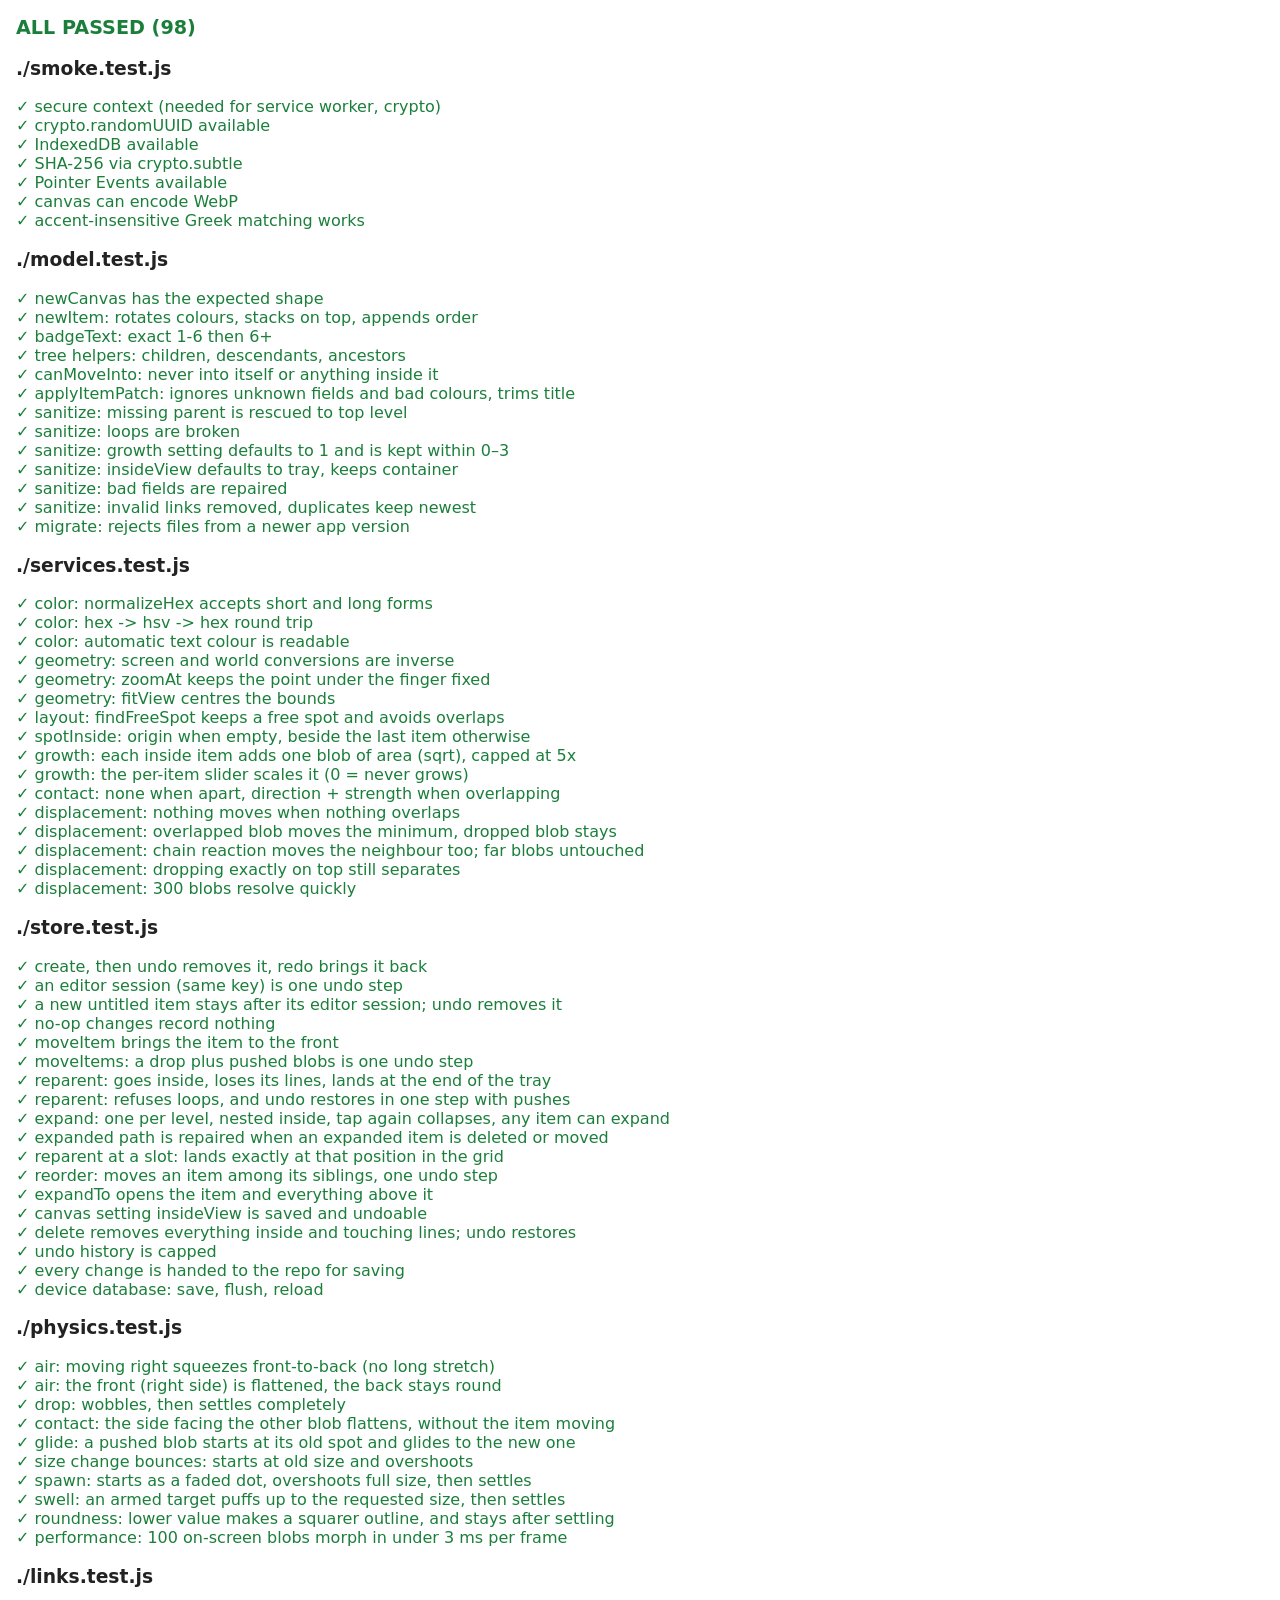
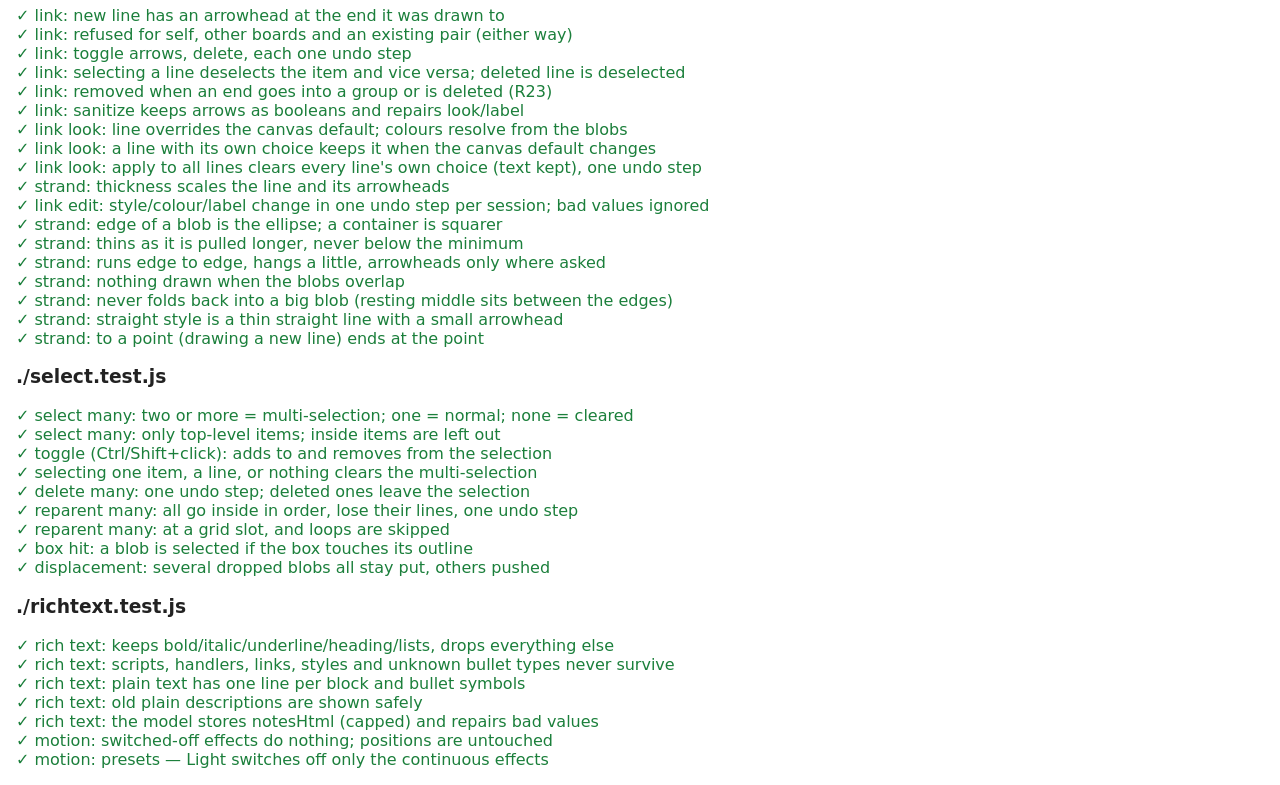
==== tests/index.html @ 7c315533 "Styled descriptions (toolbar, bullets + bullet type); Motion tab with per-effect switches (device), " ====
<!doctype html>
<html lang="en">
<head>
  <meta charset="utf-8">
  <meta name="viewport" content="width=device-width, initial-scale=1">
  <title>BlobBoard Tests</title>
  <style>
    body { font-family: system-ui, "Segoe UI", Roboto, sans-serif; margin: 16px; background: #fff; color: #222; }
    .pass { color: #1b7f3b; }
    .fail { color: #b3261e; font-weight: 600; }
    pre { white-space: pre-wrap; margin: 2px 0 8px 16px; color: #555; }
    #summary { font-size: 1.2em; font-weight: 600; margin-bottom: 12px; }
  </style>
</head>
<body>
  <div id="summary">Running…</div>
  <div id="results"></div>
  <script type="module">
    import { run } from './runner.js';
    // Each phase adds its test modules to this list.
    const suites = ['./smoke.test.js', './model.test.js', './services.test.js', './store.test.js', './physics.test.js', './links.test.js', './select.test.js', './richtext.test.js'];
    run(suites);
  </script>
</body>
</html>
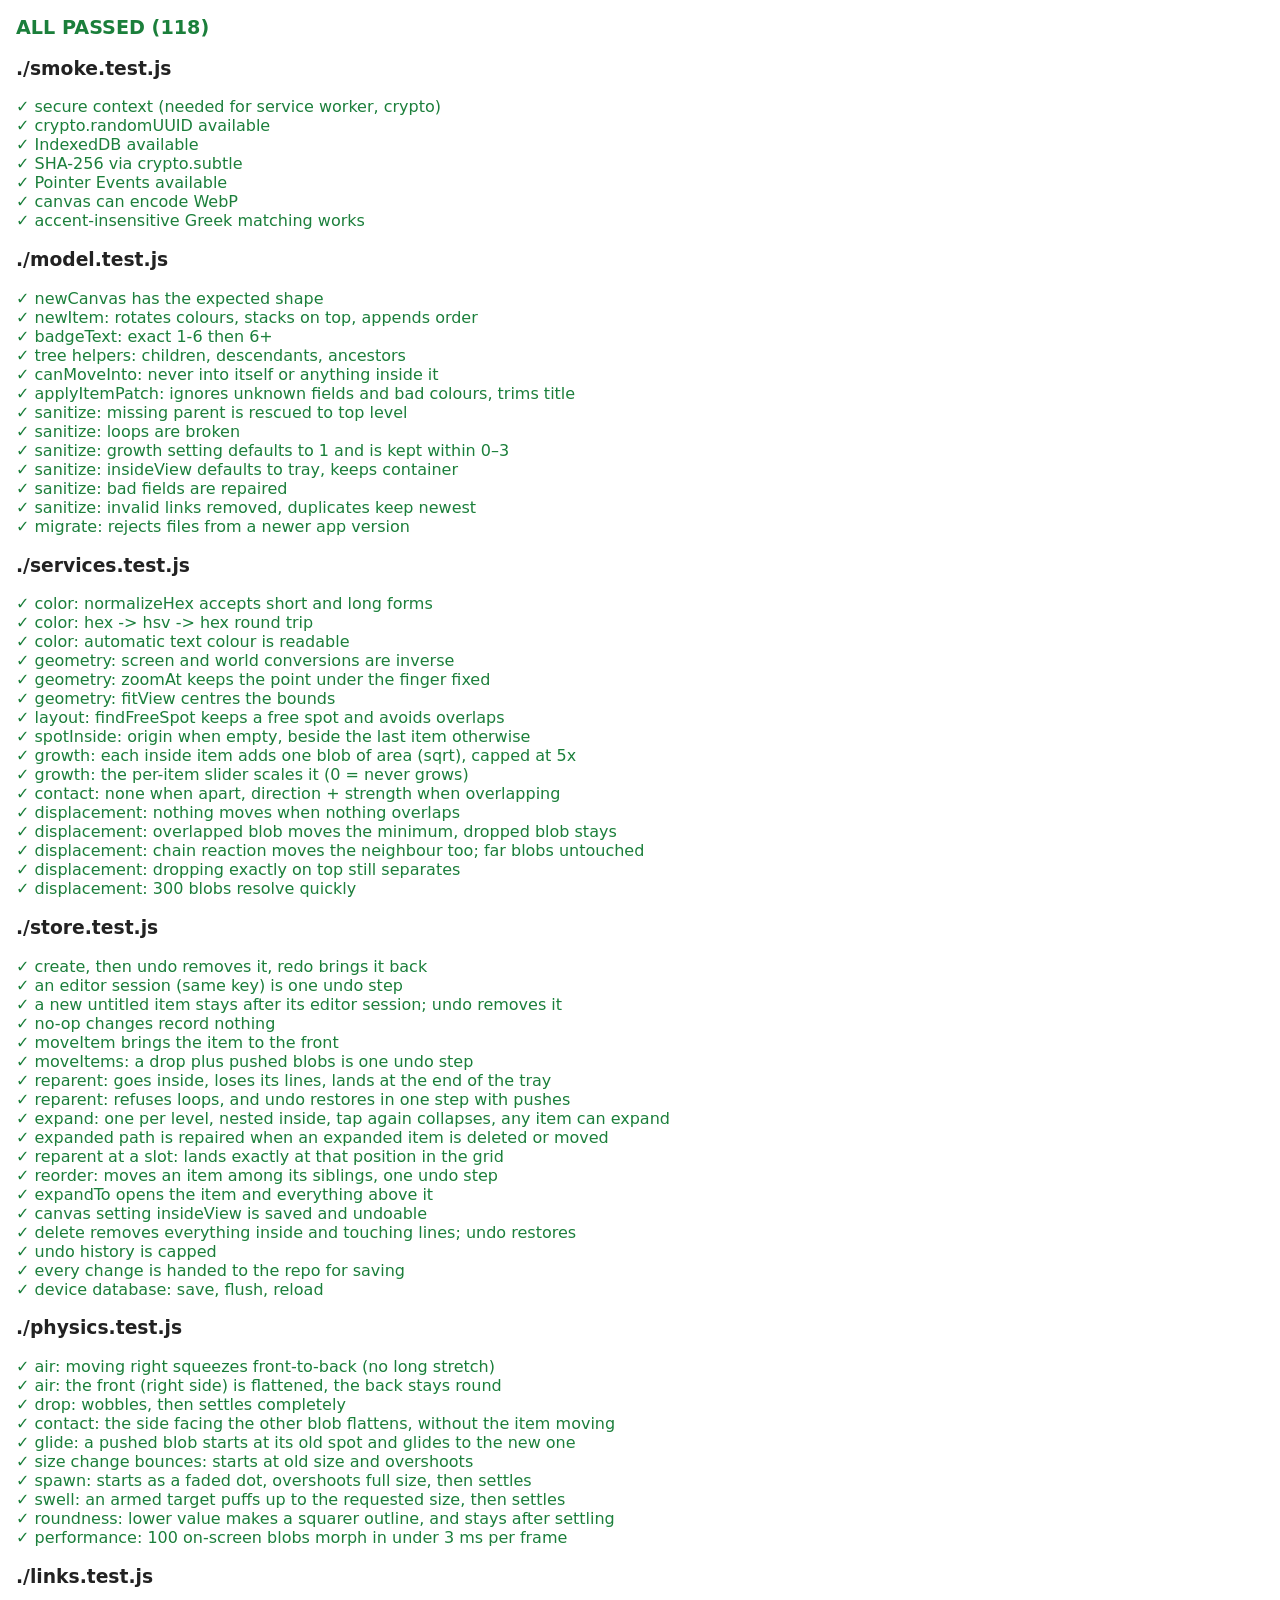
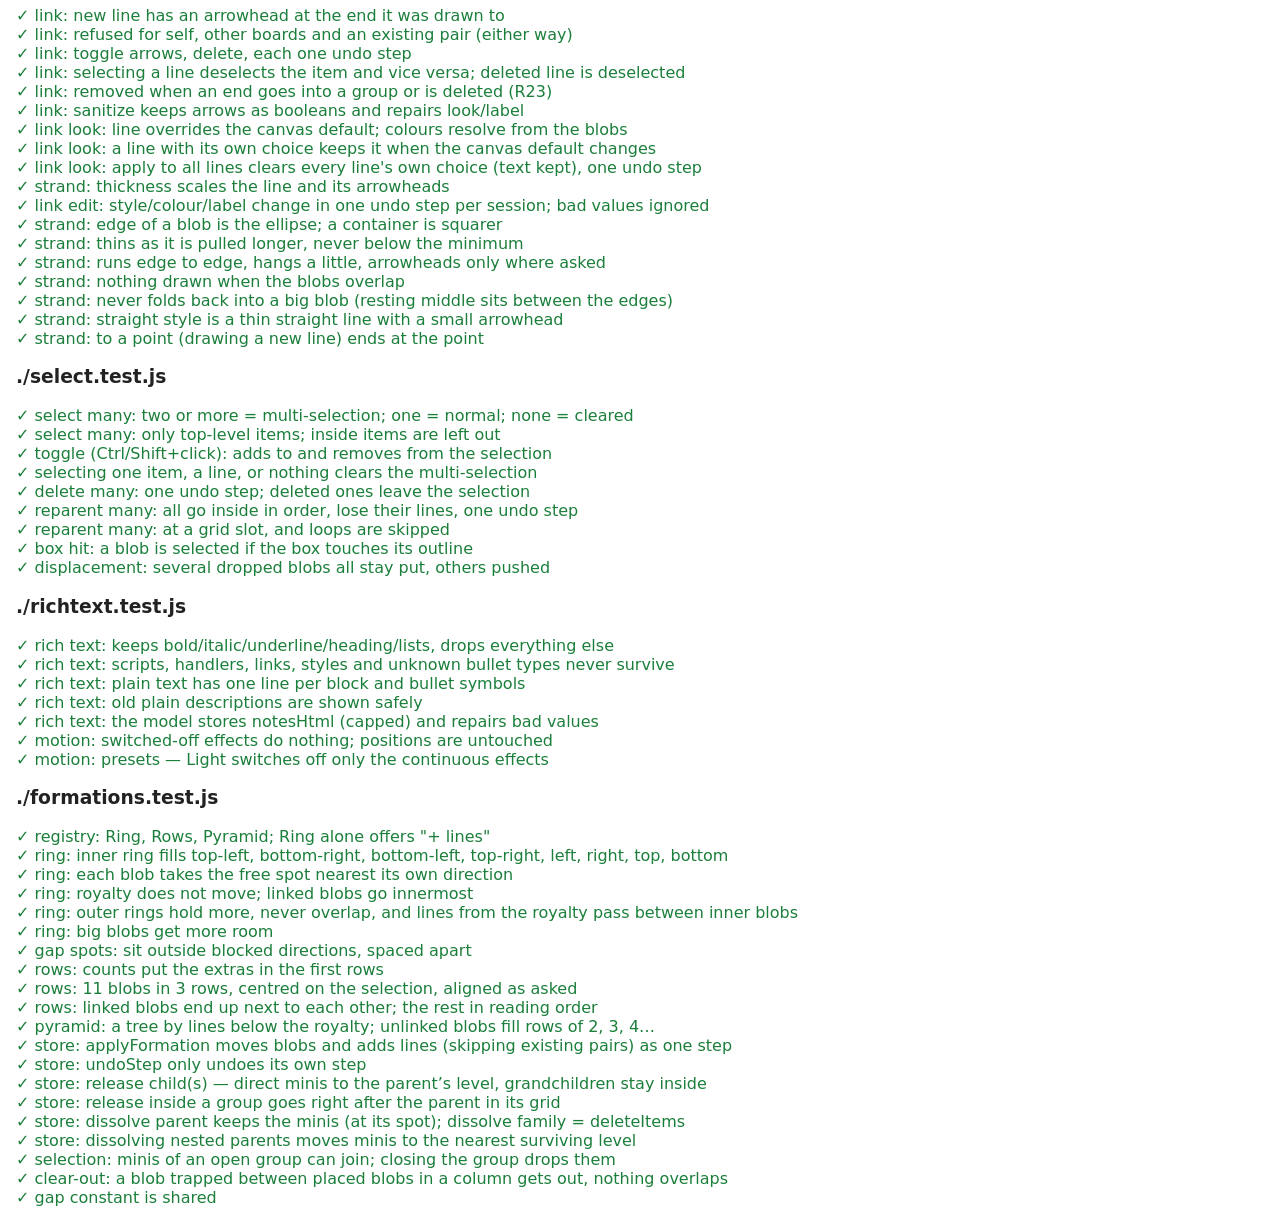
==== commit 216002a0: "Phase 3d: Bouncing formations (Ring, Rows, Pyramid) + Release child(s) / Dissolve parent / Dissolve " ====
--- a/tests/index.html
+++ b/tests/index.html
@@ -18,7 +18,7 @@
   <script type="module">
     import { run } from './runner.js';
     // Each phase adds its test modules to this list.
-    const suites = ['./smoke.test.js', './model.test.js', './services.test.js', './store.test.js', './physics.test.js', './links.test.js', './select.test.js', './richtext.test.js'];
+    const suites = ['./smoke.test.js', './model.test.js', './services.test.js', './store.test.js', './physics.test.js', './links.test.js', './select.test.js', './richtext.test.js', './formations.test.js'];
     run(suites);
   </script>
 </body>
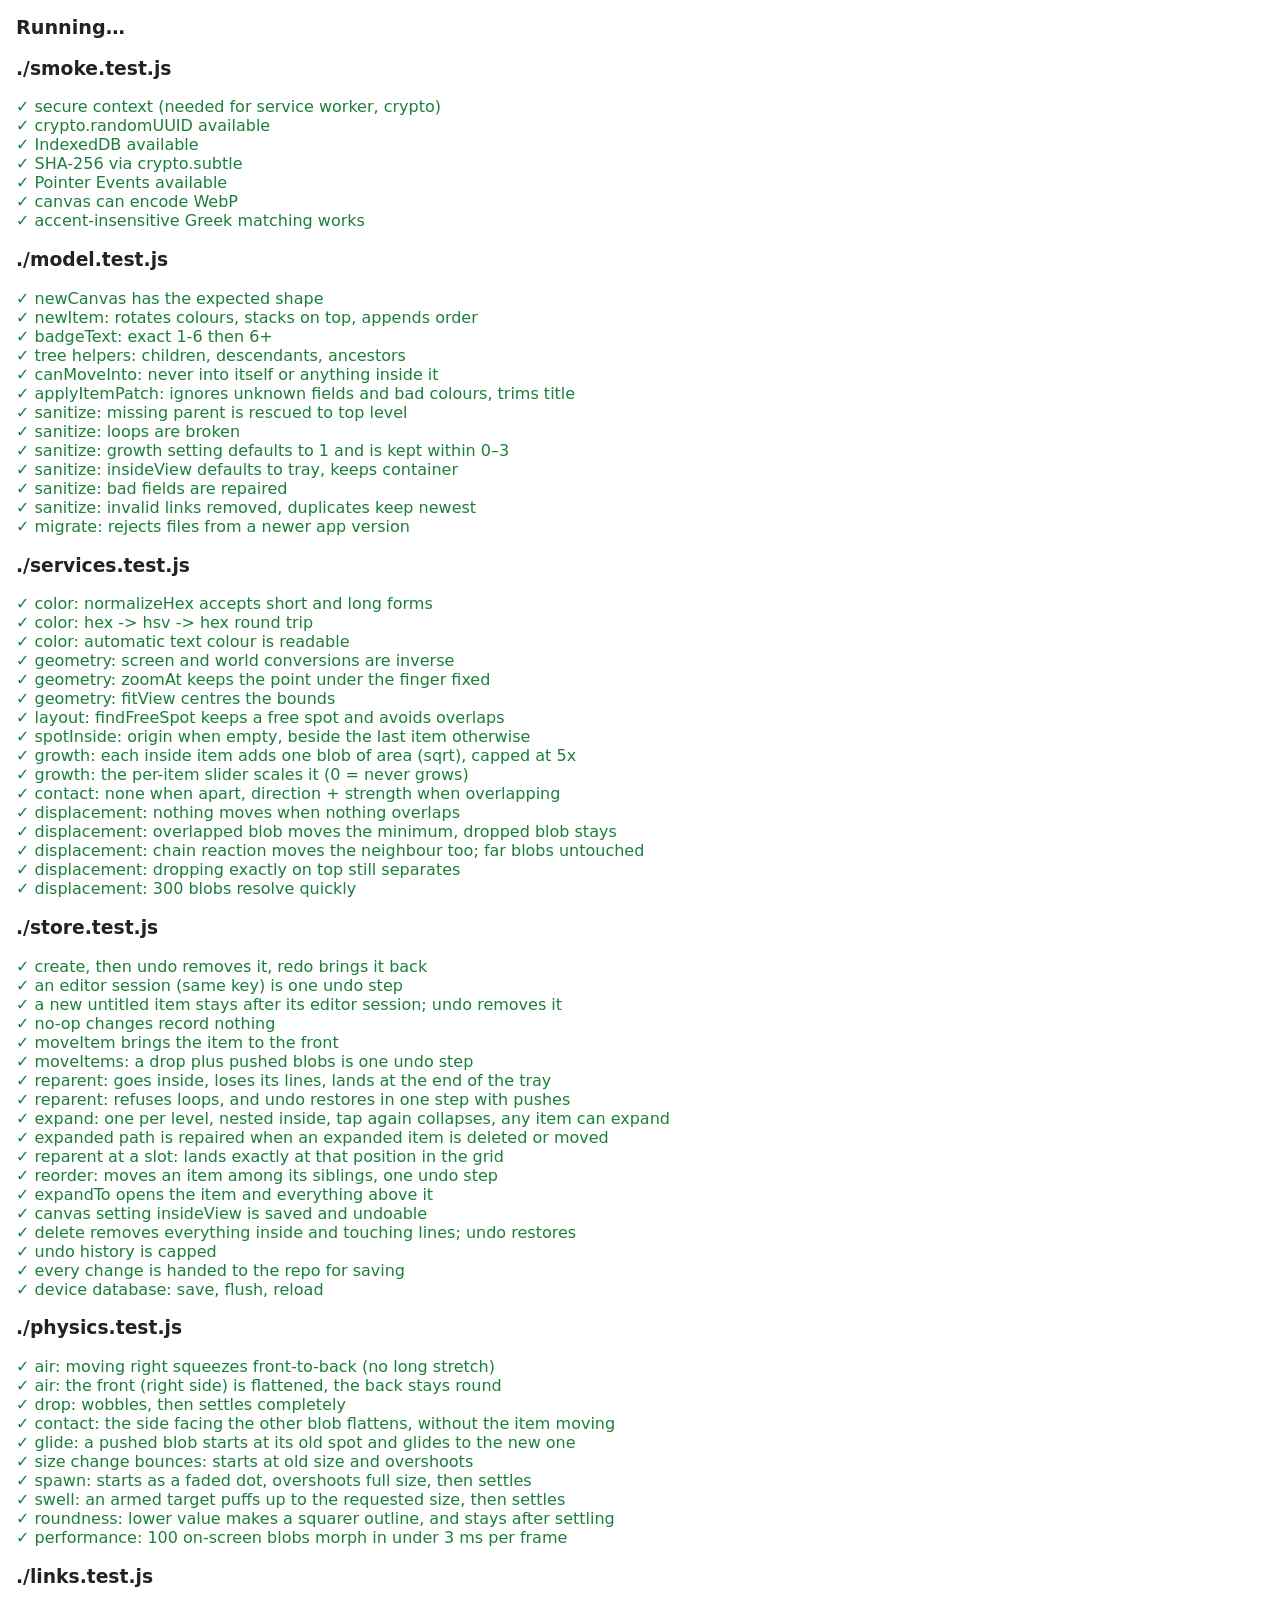
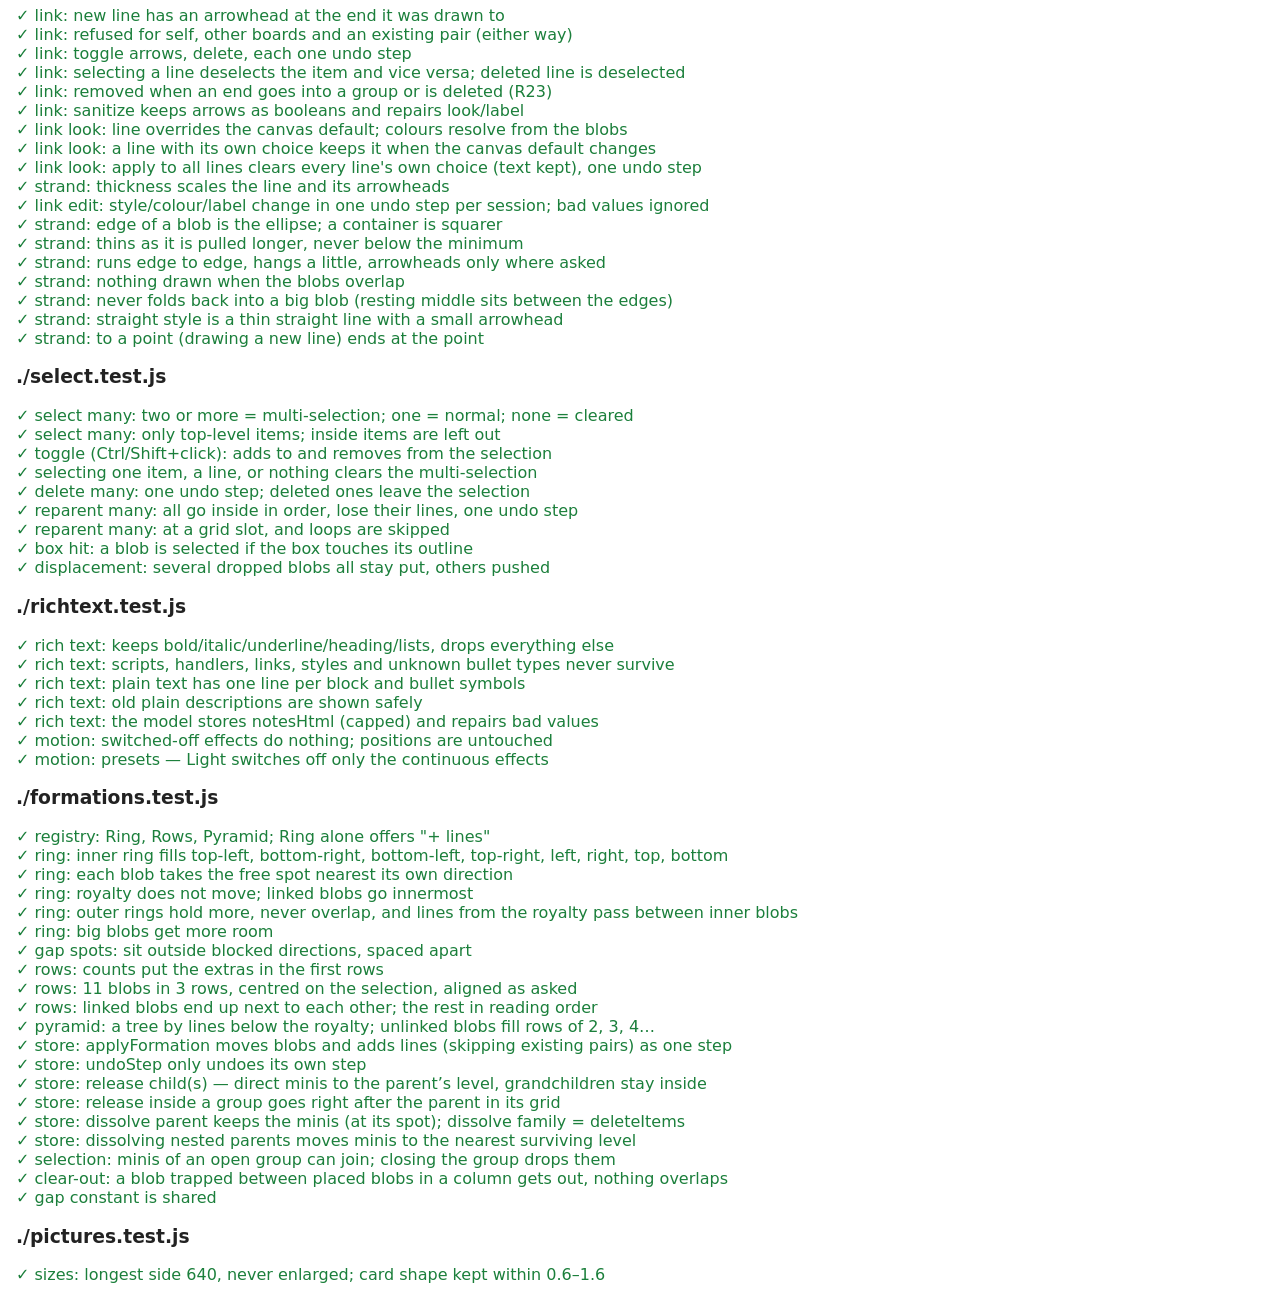
==== commit adeb7f60: "Phase 4: pictures & cards (picture library, editor Picture row, Show pictures switch, card look, pic" ====
--- a/tests/index.html
+++ b/tests/index.html
@@ -18,7 +18,7 @@
   <script type="module">
     import { run } from './runner.js';
     // Each phase adds its test modules to this list.
-    const suites = ['./smoke.test.js', './model.test.js', './services.test.js', './store.test.js', './physics.test.js', './links.test.js', './select.test.js', './richtext.test.js', './formations.test.js'];
+    const suites = ['./smoke.test.js', './model.test.js', './services.test.js', './store.test.js', './physics.test.js', './links.test.js', './select.test.js', './richtext.test.js', './formations.test.js', './pictures.test.js'];
     run(suites);
   </script>
 </body>
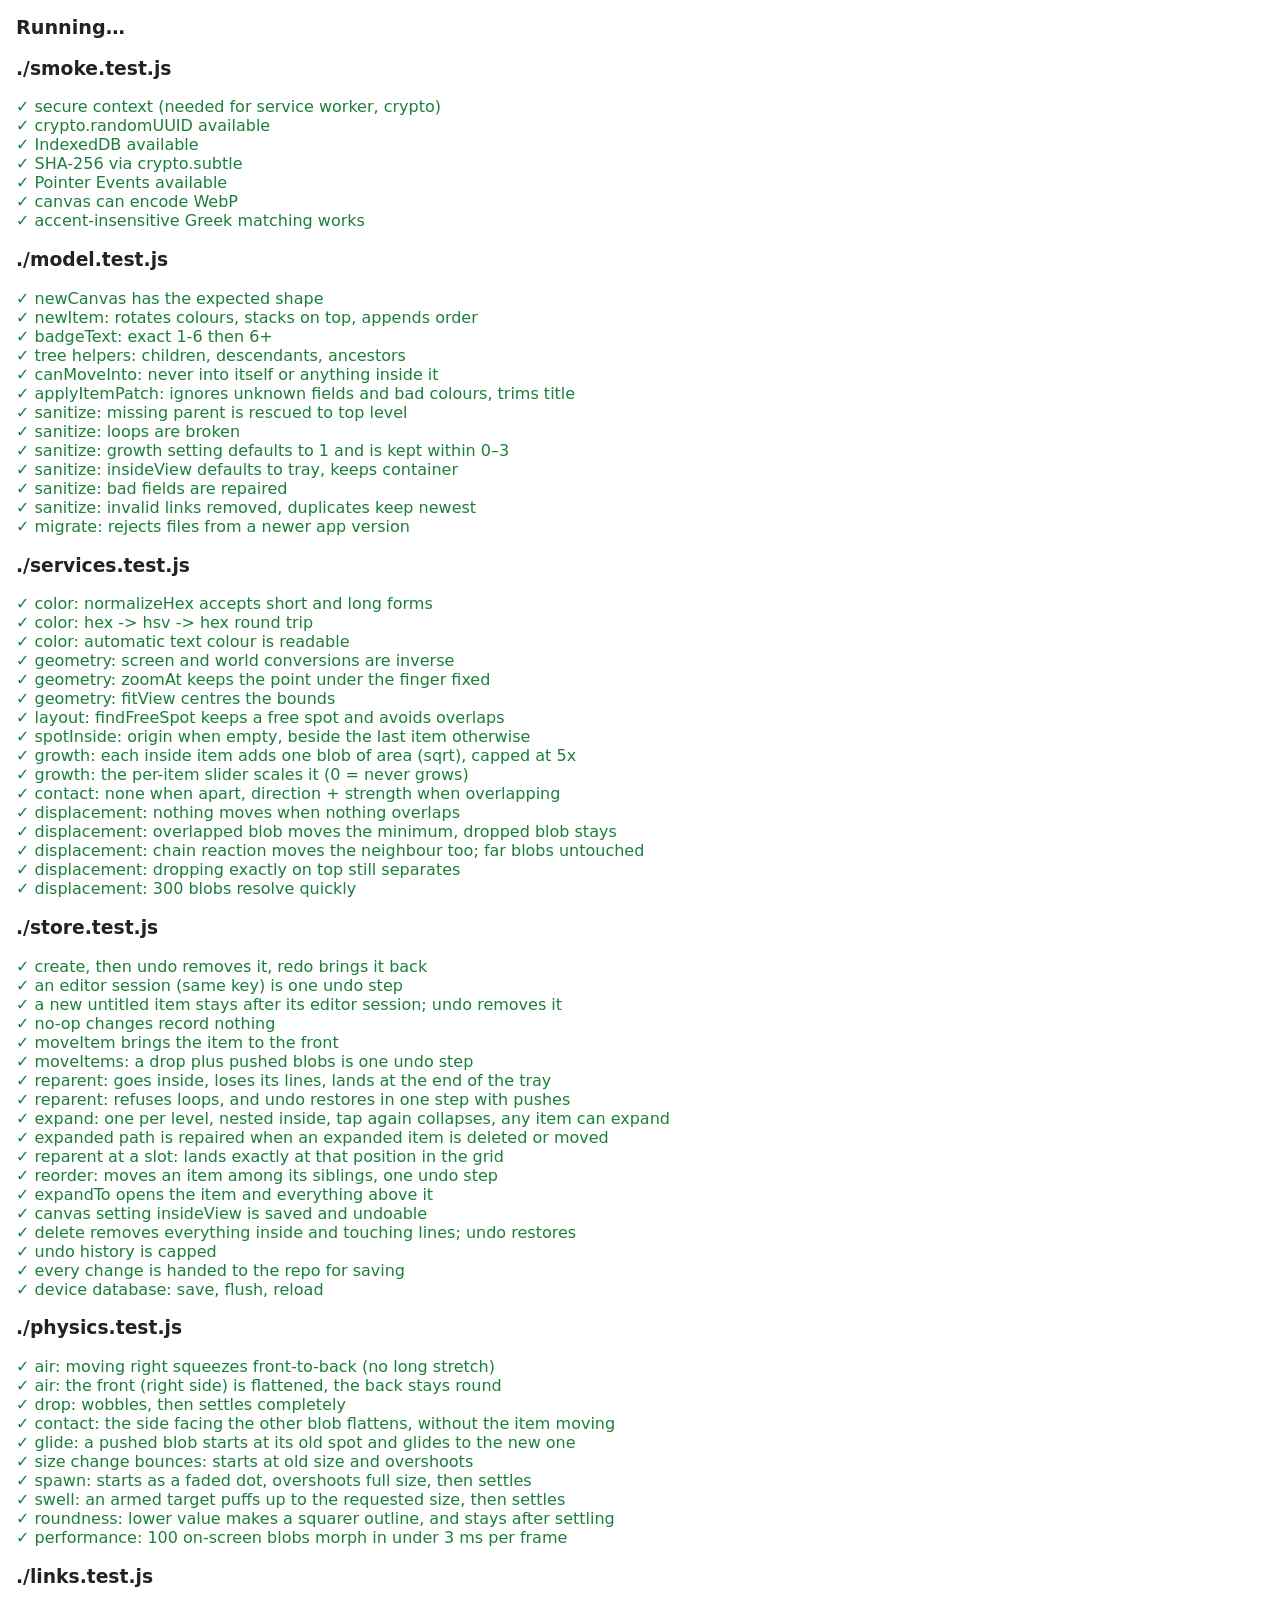
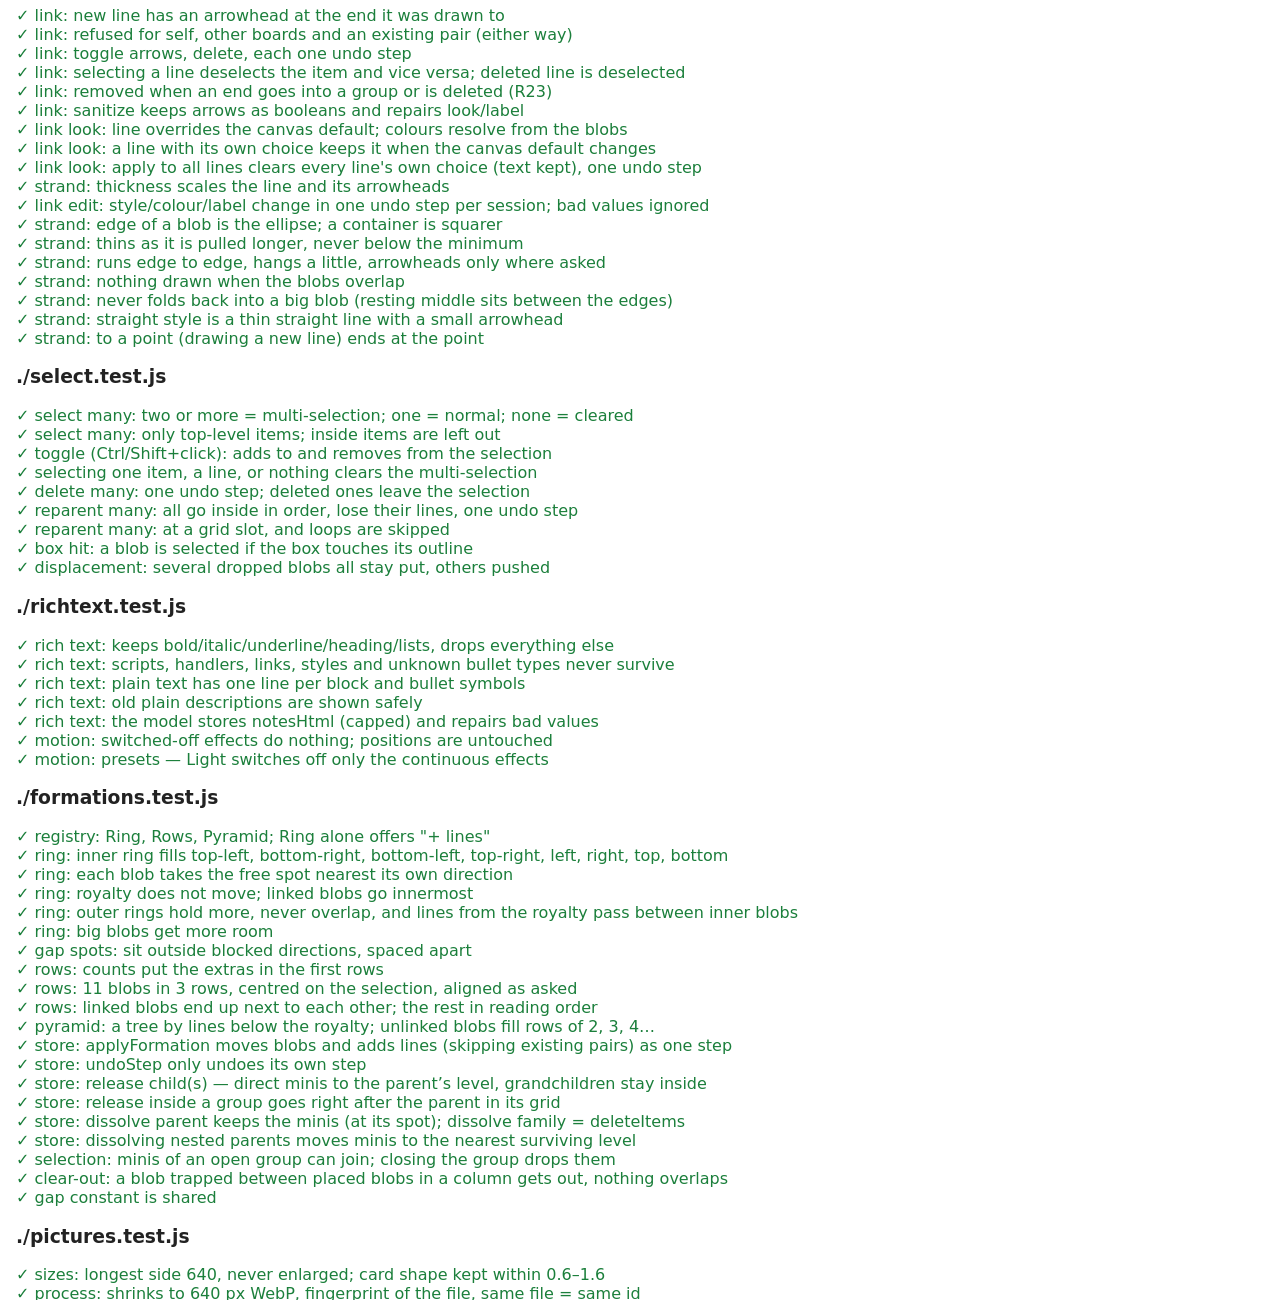
==== commit 357b45fd: "Phase 5: tags + filter (chips, editor tags field, Tags manager, filter menu); card opened as contain" ====
--- a/tests/index.html
+++ b/tests/index.html
@@ -18,7 +18,7 @@
   <script type="module">
     import { run } from './runner.js';
     // Each phase adds its test modules to this list.
-    const suites = ['./smoke.test.js', './model.test.js', './services.test.js', './store.test.js', './physics.test.js', './links.test.js', './select.test.js', './richtext.test.js', './formations.test.js', './pictures.test.js'];
+    const suites = ['./smoke.test.js', './model.test.js', './services.test.js', './store.test.js', './physics.test.js', './links.test.js', './select.test.js', './richtext.test.js', './formations.test.js', './pictures.test.js', './tags.test.js'];
     run(suites);
   </script>
 </body>
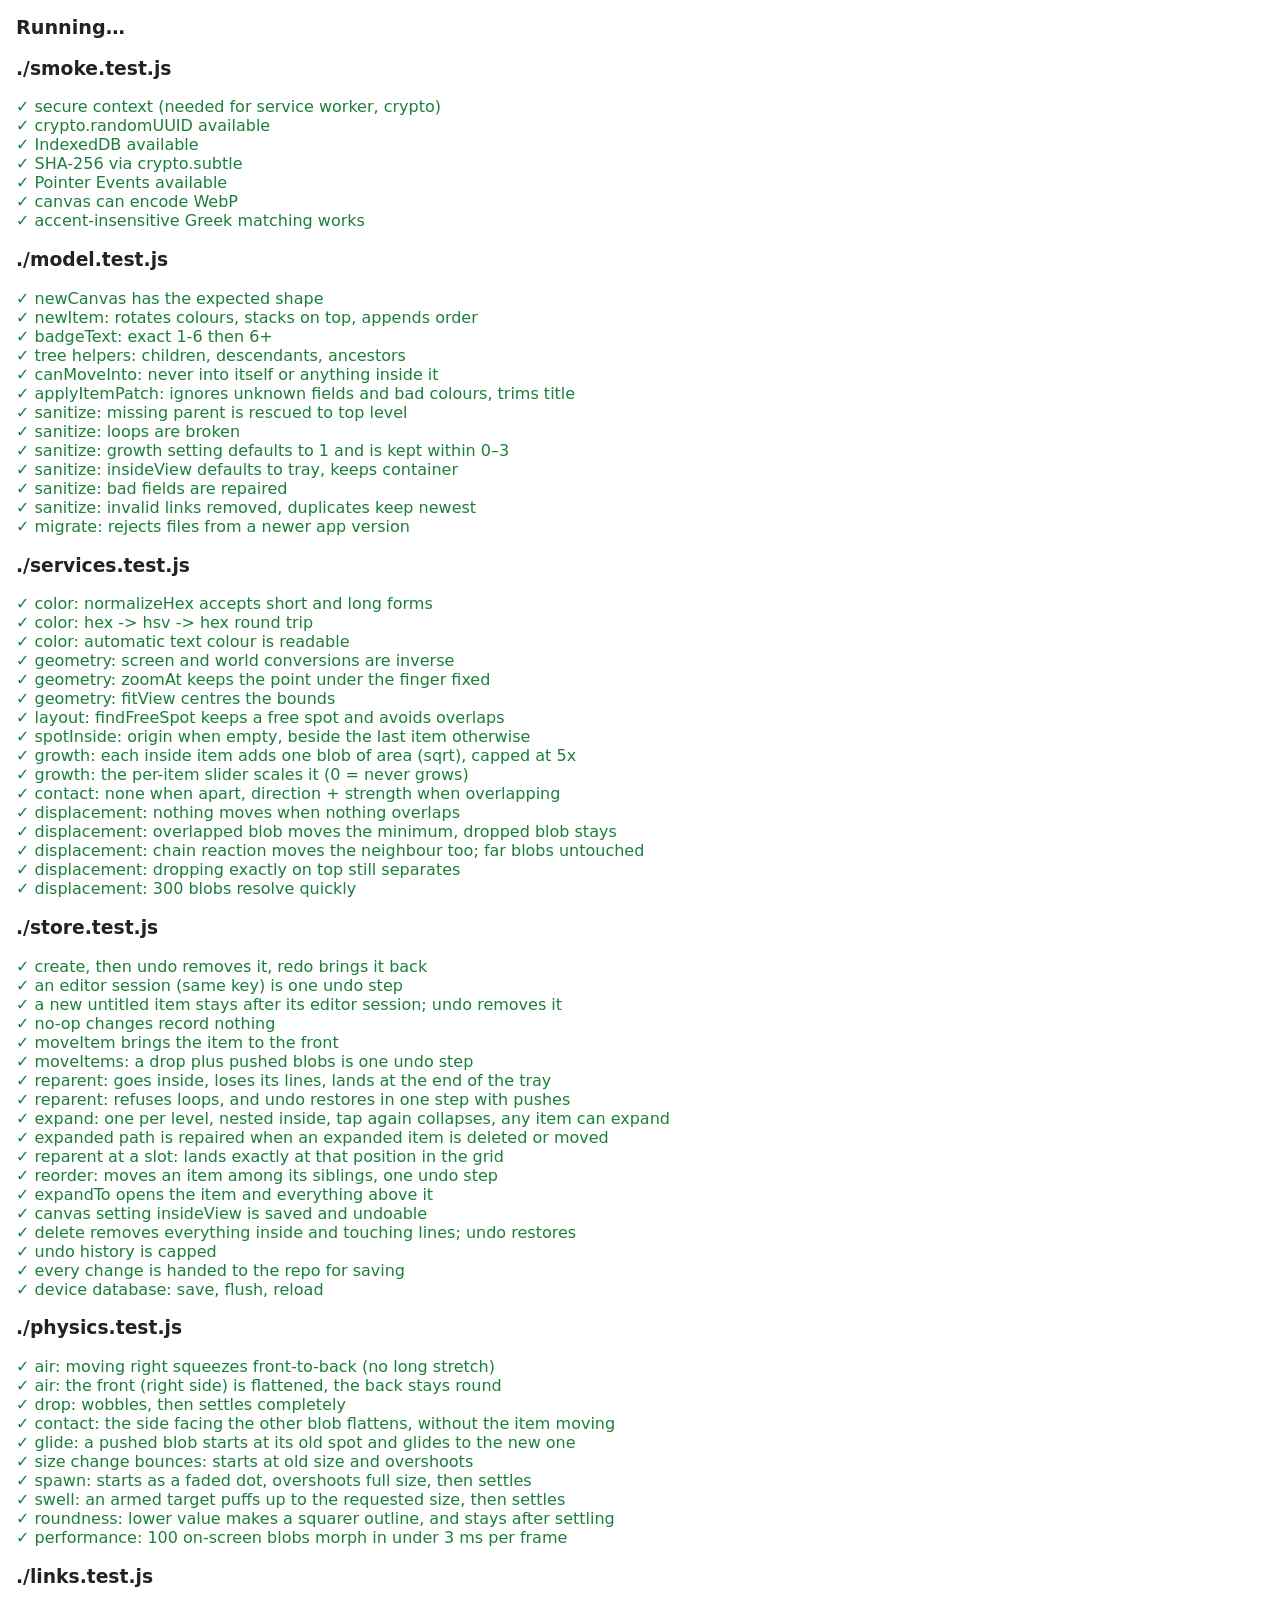
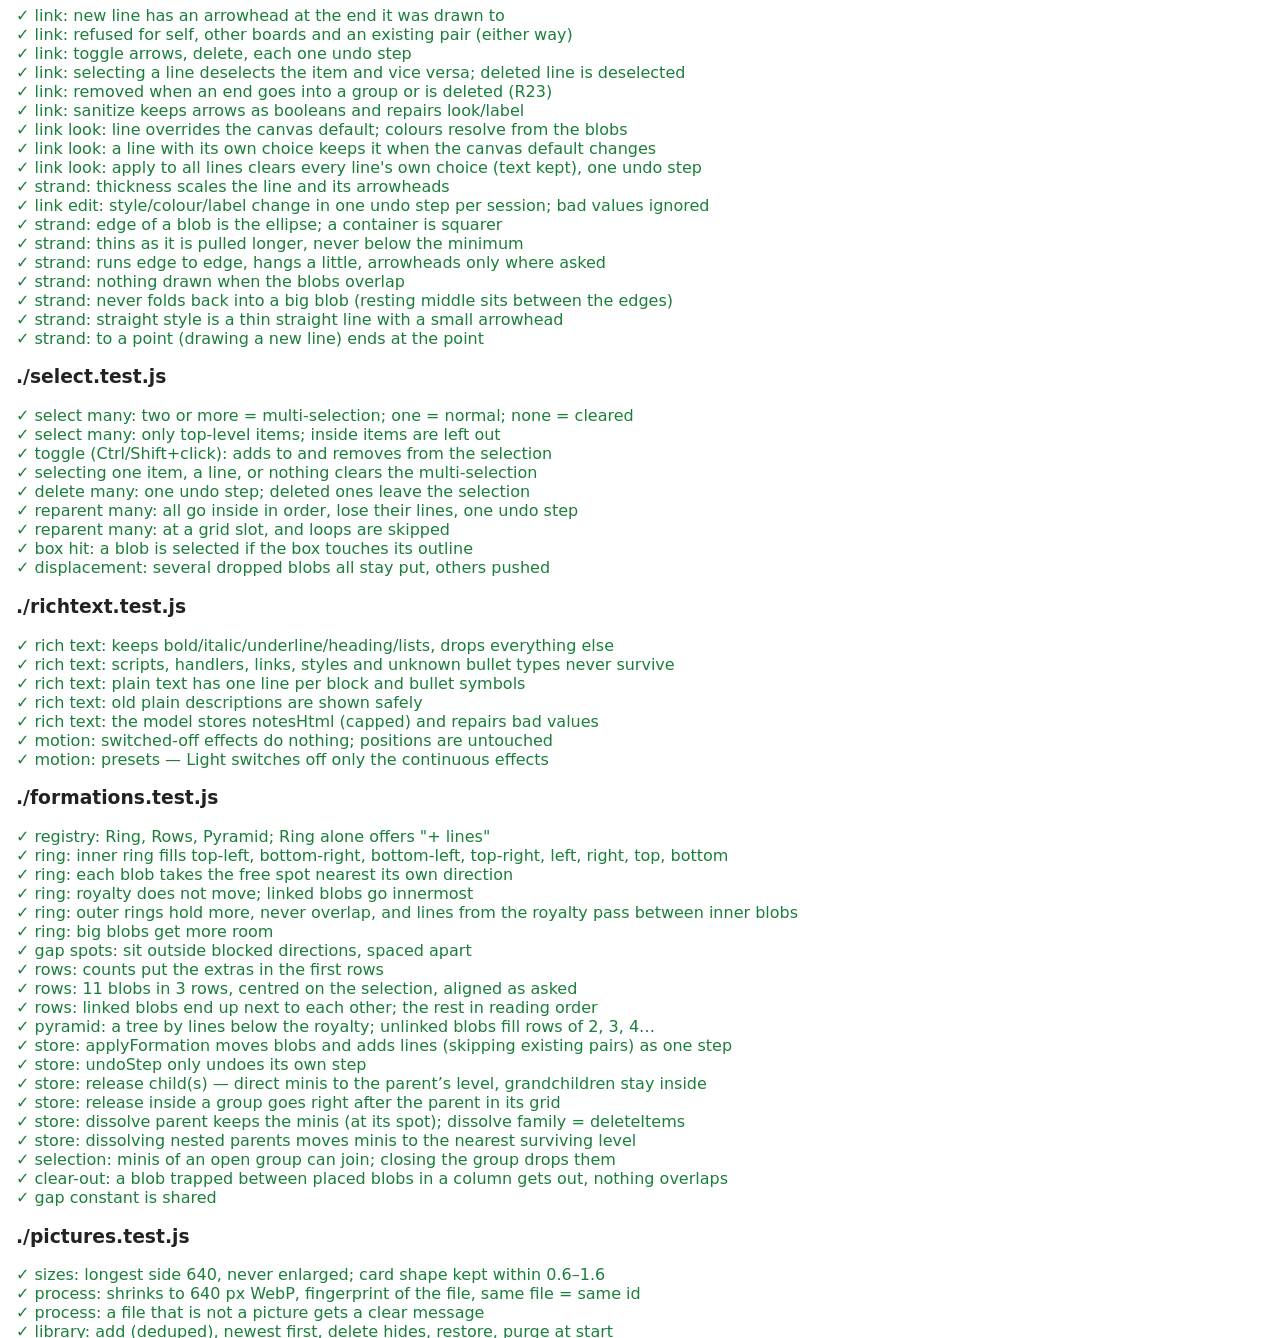
==== commit 2b4a2d7e: "Shapes (R37: 6 shapes, resize handles, lines, Bouncing) and free text (R38: in-place rich text); + m" ====
--- a/tests/index.html
+++ b/tests/index.html
@@ -18,7 +18,7 @@
   <script type="module">
     import { run } from './runner.js';
     // Each phase adds its test modules to this list.
-    const suites = ['./smoke.test.js', './model.test.js', './services.test.js', './store.test.js', './physics.test.js', './links.test.js', './select.test.js', './richtext.test.js', './formations.test.js', './pictures.test.js', './tags.test.js'];
+    const suites = ['./smoke.test.js', './model.test.js', './services.test.js', './store.test.js', './physics.test.js', './links.test.js', './select.test.js', './richtext.test.js', './formations.test.js', './pictures.test.js', './tags.test.js', './shapes.test.js'];
     run(suites);
   </script>
 </body>
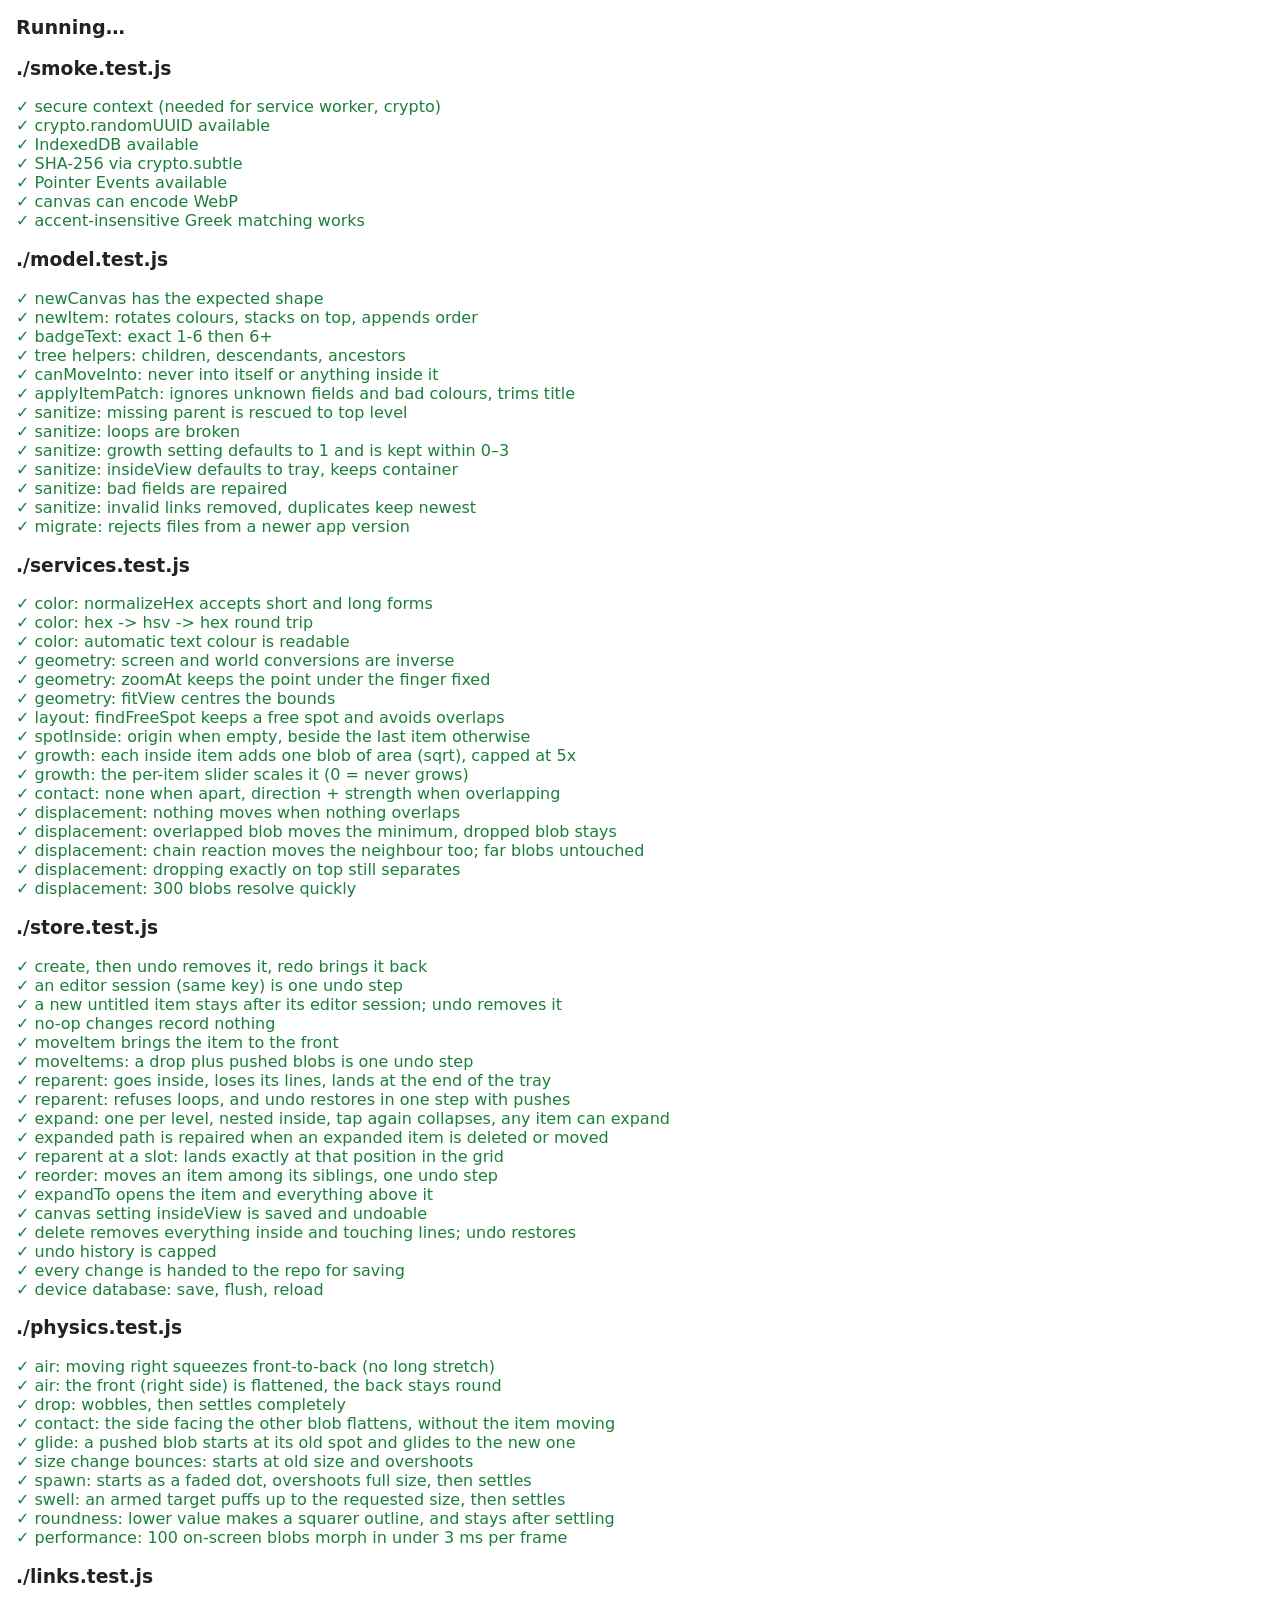
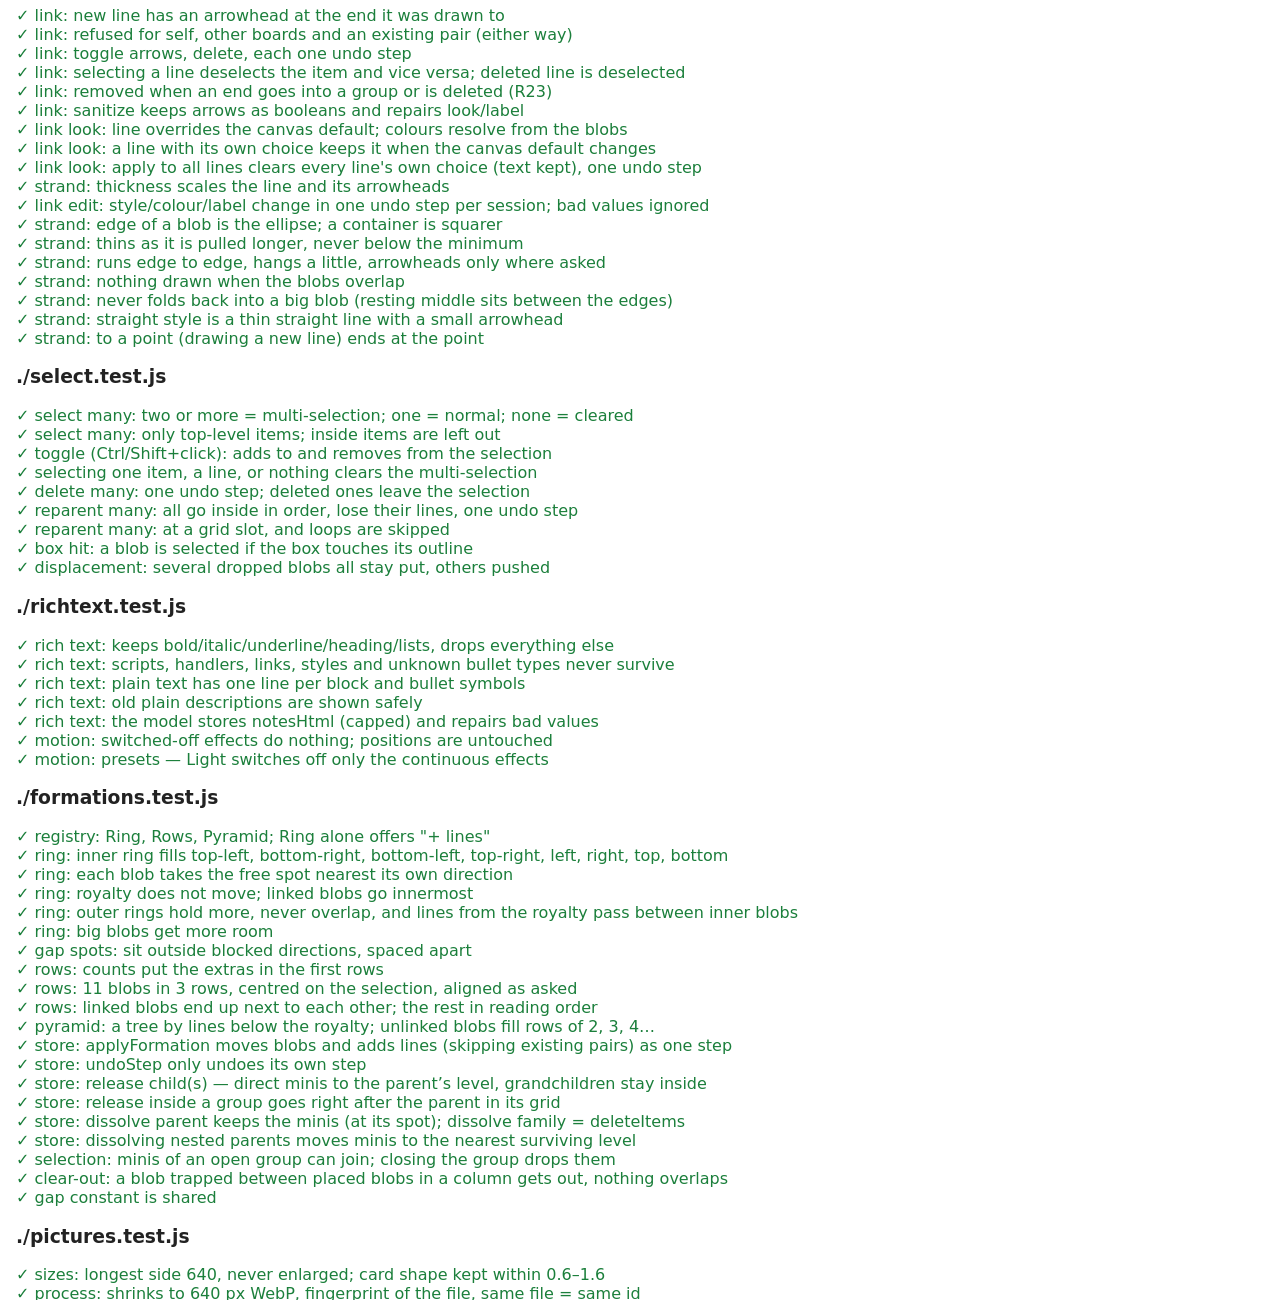
==== commit 57e47b1d: "Phase 7: encrypted .blobboard save/open (PBKDF2 + AES-GCM, pictures included) and Export picture (PN" ====
--- a/tests/index.html
+++ b/tests/index.html
@@ -18,7 +18,7 @@
   <script type="module">
     import { run } from './runner.js';
     // Each phase adds its test modules to this list.
-    const suites = ['./smoke.test.js', './model.test.js', './services.test.js', './store.test.js', './physics.test.js', './links.test.js', './select.test.js', './richtext.test.js', './formations.test.js', './pictures.test.js', './tags.test.js', './shapes.test.js'];
+    const suites = ['./smoke.test.js', './model.test.js', './services.test.js', './store.test.js', './physics.test.js', './links.test.js', './select.test.js', './richtext.test.js', './formations.test.js', './pictures.test.js', './tags.test.js', './shapes.test.js', './canvases.test.js', './backup.test.js'];
     run(suites);
   </script>
 </body>
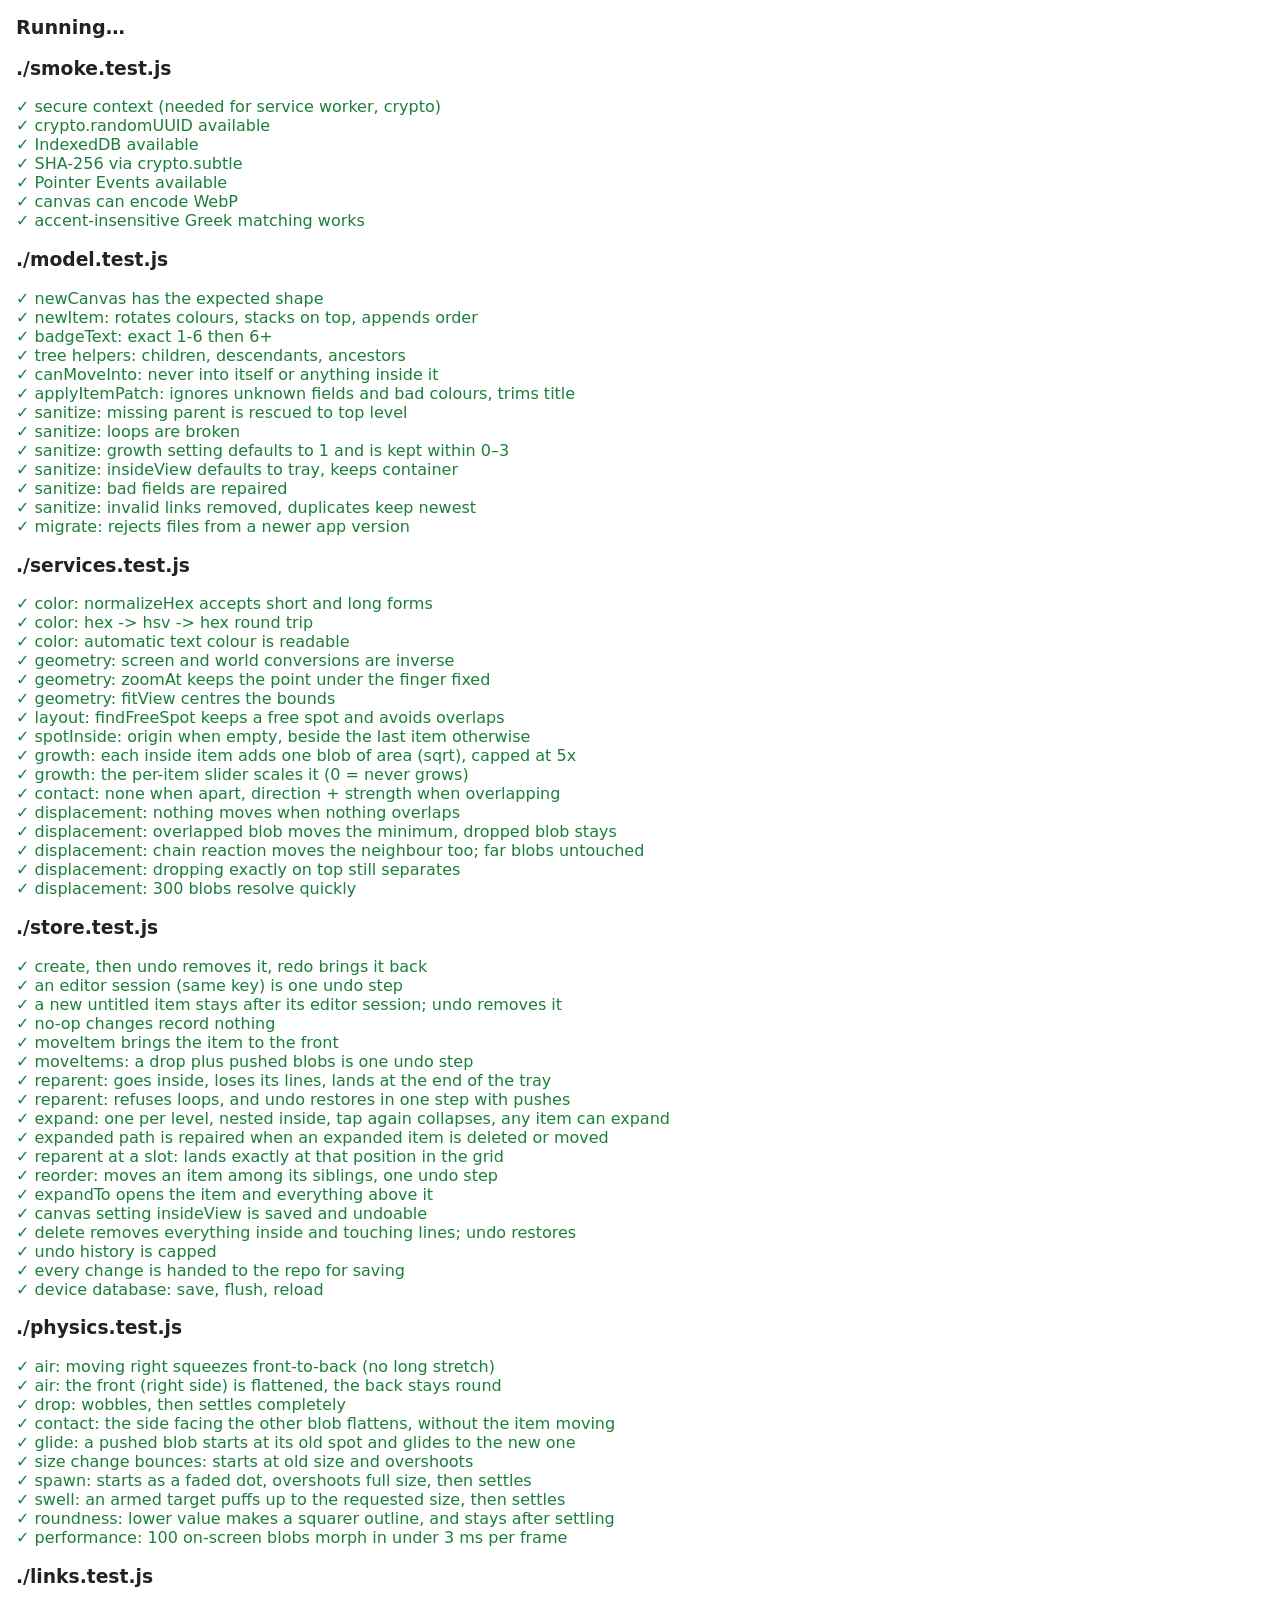
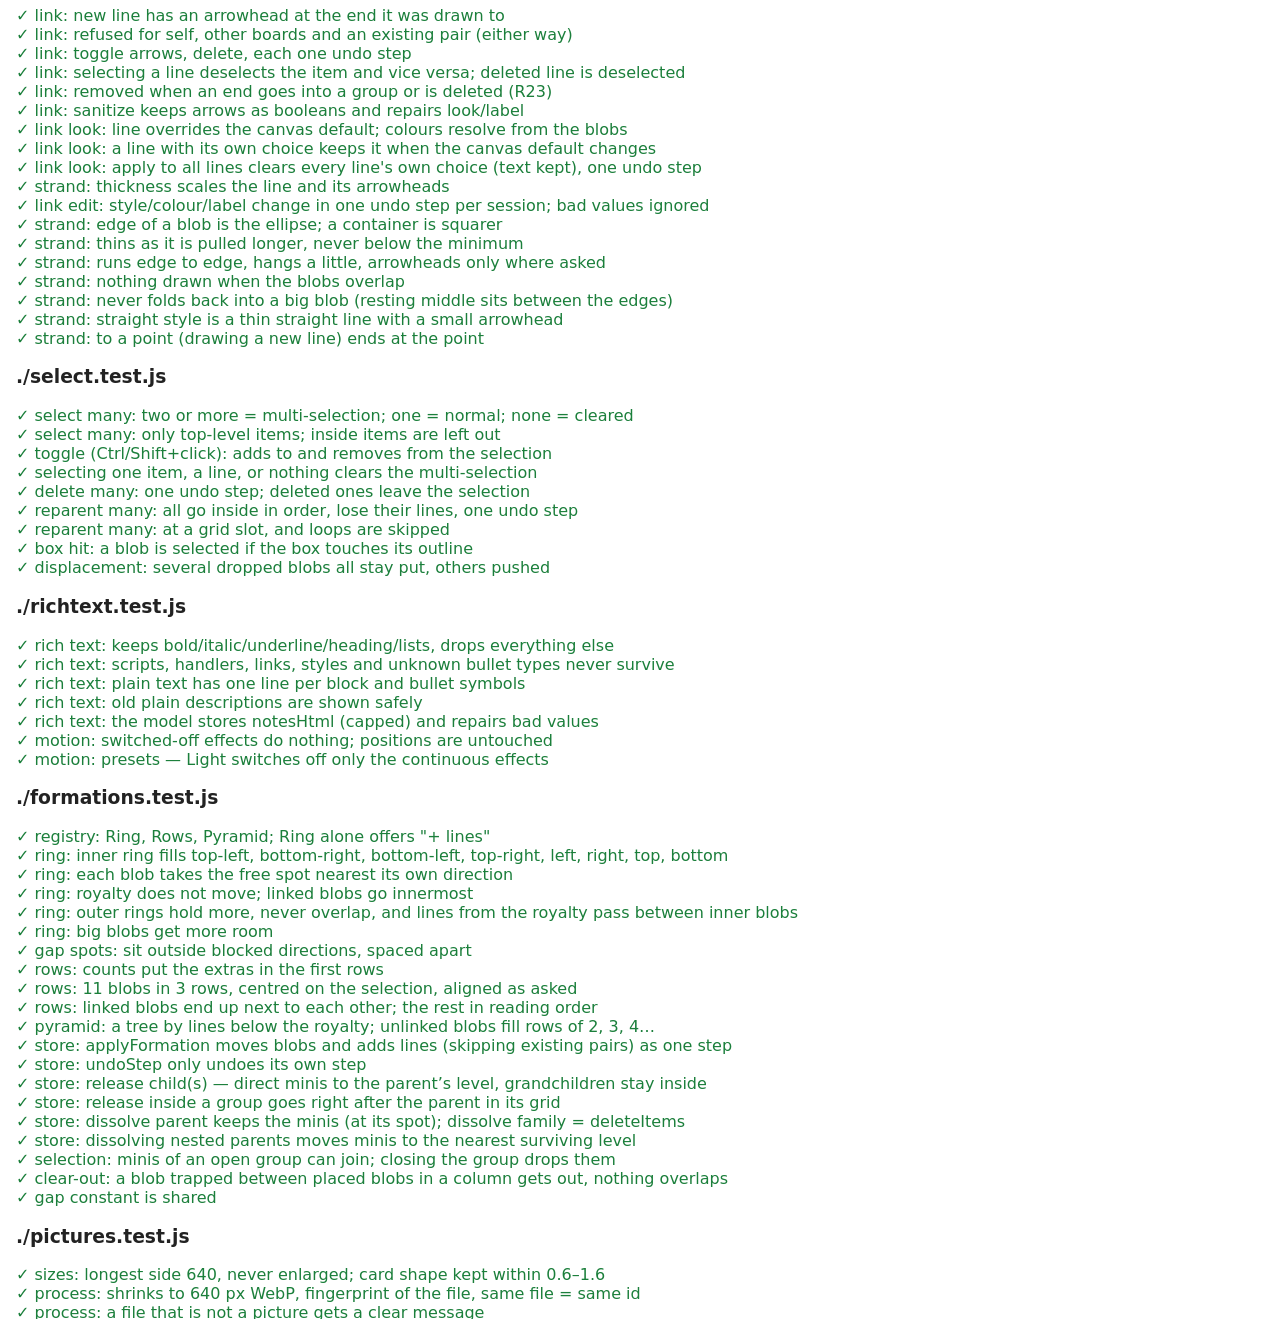
==== commit 546bd399: "Phase 8: Dropbox sync (SlimeGate) - PKCE sign-in, encrypted files (sync passphrase), 3-way merge, li" ====
--- a/tests/index.html
+++ b/tests/index.html
@@ -18,7 +18,7 @@
   <script type="module">
     import { run } from './runner.js';
     // Each phase adds its test modules to this list.
-    const suites = ['./smoke.test.js', './model.test.js', './services.test.js', './store.test.js', './physics.test.js', './links.test.js', './select.test.js', './richtext.test.js', './formations.test.js', './pictures.test.js', './tags.test.js', './shapes.test.js', './canvases.test.js', './backup.test.js'];
+    const suites = ['./smoke.test.js', './model.test.js', './services.test.js', './store.test.js', './physics.test.js', './links.test.js', './select.test.js', './richtext.test.js', './formations.test.js', './pictures.test.js', './tags.test.js', './shapes.test.js', './canvases.test.js', './backup.test.js', './sync.test.js'];
     run(suites);
   </script>
 </body>
